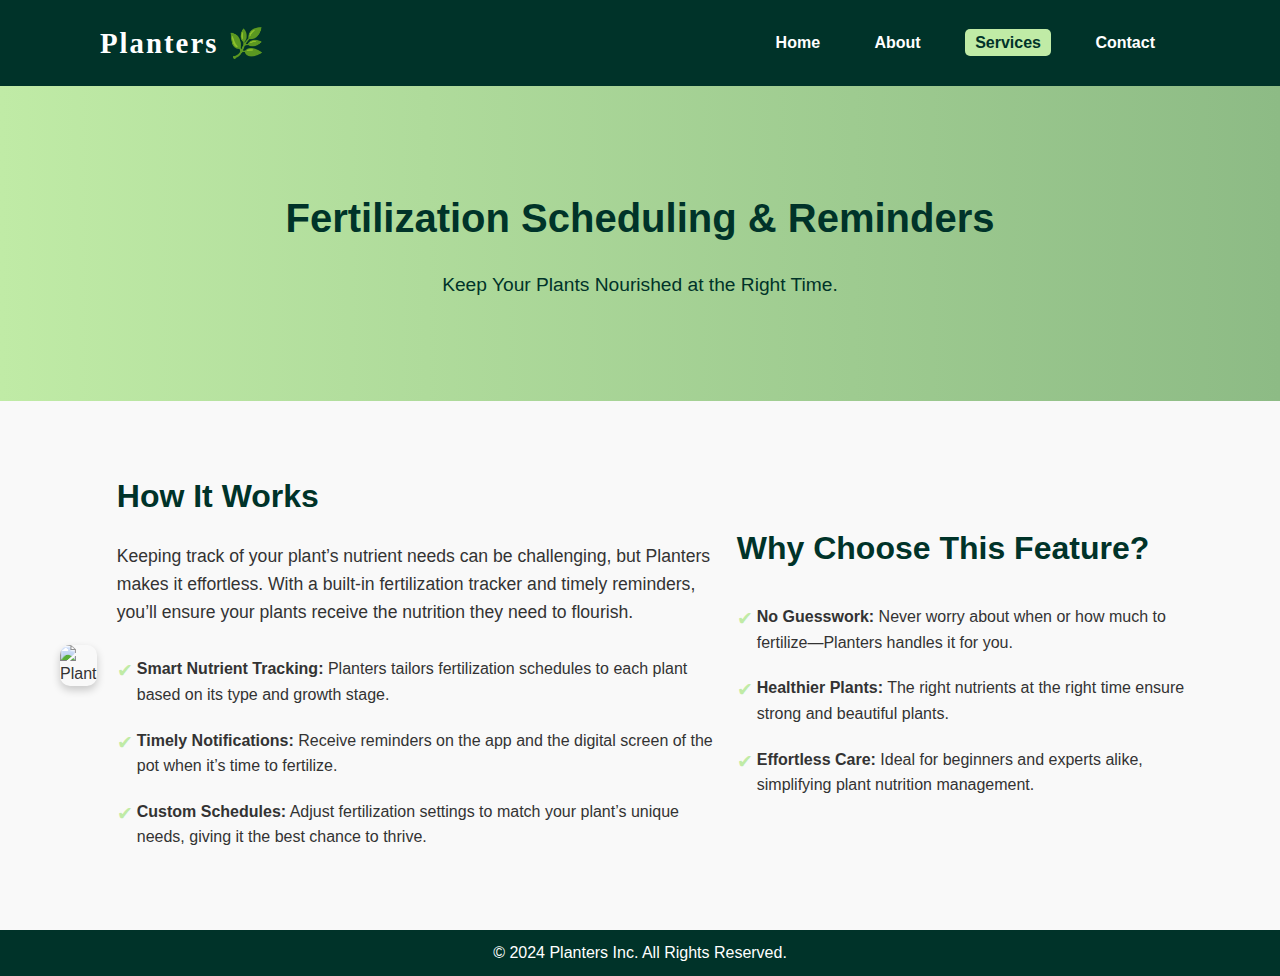
==== FSAR.html @ 82829668 "Add files via upload" ====
<!DOCTYPE html>
<html lang="en">
<head>
    <meta charset="UTF-8">
    <meta name="viewport" content="width=device-width, initial-scale=1.0">
    <title>Personalized Plant Care Assistance</title>
    <link rel="stylesheet" href="styleservices.css">
</head>
<body>
    <header>
        <h2 class="logo">Planters 🌿</h2>
        <nav class="navigation">
            <a href="index.html">Home</a>
            <a href="index.html#About">About</a>
            <a href="index.html#Service" class="active">Services</a>
            <a href="index.html#Contact">Contact</a>
        </nav>
    </header>

    <section class="hero">
        <h1>Fertilization Scheduling & Reminders</h1>
        <p>Keep Your Plants Nourished at the Right Time.</p>
    </section>

    <section class="content">
        <div class="image-container">
            <img src="plant1.jpg" alt="Plant">
        </div>
        <div class="text-container">
            <h2>How It Works</h2>
            <p>
                Keeping track of your plant’s nutrient needs can be challenging, but Planters makes it effortless. With a built-in fertilization tracker and timely reminders, you’ll ensure your plants receive the nutrition they need to flourish.
            </p>
            <ul>
                <li><b>Smart Nutrient Tracking:</b> Planters tailors fertilization schedules to each plant based on its type and growth stage.</li>
                <li><b>Timely Notifications:</b> Receive reminders on the app and the digital screen of the pot when it’s time to fertilize.</li>
                <li><b>Custom Schedules:</b> Adjust fertilization settings to match your plant’s unique needs, giving it the best chance to thrive.</li>
            </ul>
        </div>
        <div class="text-container">
            <h2>Why Choose This Feature?</h2>
            <ul>
                <li><b>No Guesswork:</b> Never worry about when or how much to fertilize—Planters handles it for you.</li>
                <li><b>Healthier Plants:</b> The right nutrients at the right time ensure strong and beautiful plants.</li>
                <li><b>Effortless Care:</b> Ideal for beginners and experts alike, simplifying plant nutrition management.</li>
            </ul>
        </div>
    </section>

    <footer>
        <p>&copy; 2024 Planters Inc. All Rights Reserved.</p>
    </footer>
</body>
</html>
---- styleservices.css ----
* {
    margin: 0;
    padding: 0;
    box-sizing: border-box;
    font-family: 'Arial', sans-serif;
}

body {
    background-color: #f9f9f9;
    color: #333;
    line-height: 1.6;
}

header {
    background-color: #003329;
    color: #fff;
    padding: 20px 100px;
    display: flex;
    justify-content: space-between;
    align-items: center;
}

.logo {
    font-size: 1.8em;
    font-weight: bold;
    letter-spacing: 2px;
    font-family: cursive;
}

.navigation a {
    color: #fff;
    text-decoration: none;
    margin: 0 15px;
    padding: 5px 10px;
    border-radius: 5px;
    font-weight: bold;
}

.navigation a:hover,
.navigation .active {
    background-color: #c0eba6;
    color: #003329;
}

.hero {
    background: linear-gradient(to right, #c0eba6, #8dbb85);
    color: #003329;
    text-align: center;
    padding: 100px 20px;
}

.hero h1 {
    font-size: 2.5em;
    margin-bottom: 20px;
}

.hero p {
    font-size: 1.2em;
    max-width: 600px;
    margin: 0 auto;
}

/* Content Section */
.content {
    display: flex;
    align-items: center;
    justify-content: space-between;
    margin: 50px auto;
    max-width: 1200px;
    padding: 20px;
}

.image-container img {
    max-width: 100%;
    border-radius: 10px;
    box-shadow: 0 4px 8px rgba(0, 0, 0, 0.2);
}

.text-container {
    max-width: 600px;
    margin-left: 20px;
}

.text-container h2 {
    font-size: 2em;
    color: #003329;
    margin-bottom: 20px;
}

.text-container p {
    font-size: 1.1em;
    margin-bottom: 20px;
}

.text-container ul {
    list-style: none;
    margin-left: 20px;
}

.text-container ul li {
    padding: 10px 0;
    position: relative;
}

.text-container ul li::before {
    content: '✔';
    color: #c0eba6;
    font-size: 1.2em;
    margin-right: 10px;
    position: absolute;
    left: -20px;
}

.btn {
    display: inline-block;
    background-color: #003329;
    color: #fff;
    text-decoration: none;
    padding: 10px 20px;
    border-radius: 5px;
    font-weight: bold;
}

.btn:hover {
    background-color: #c0eba6;
    color: #003329;
}

footer {
    text-align: center;
    background: #003329;
    color: #fff;
    padding: 10px 20px;
    margin-top: 50px;
}
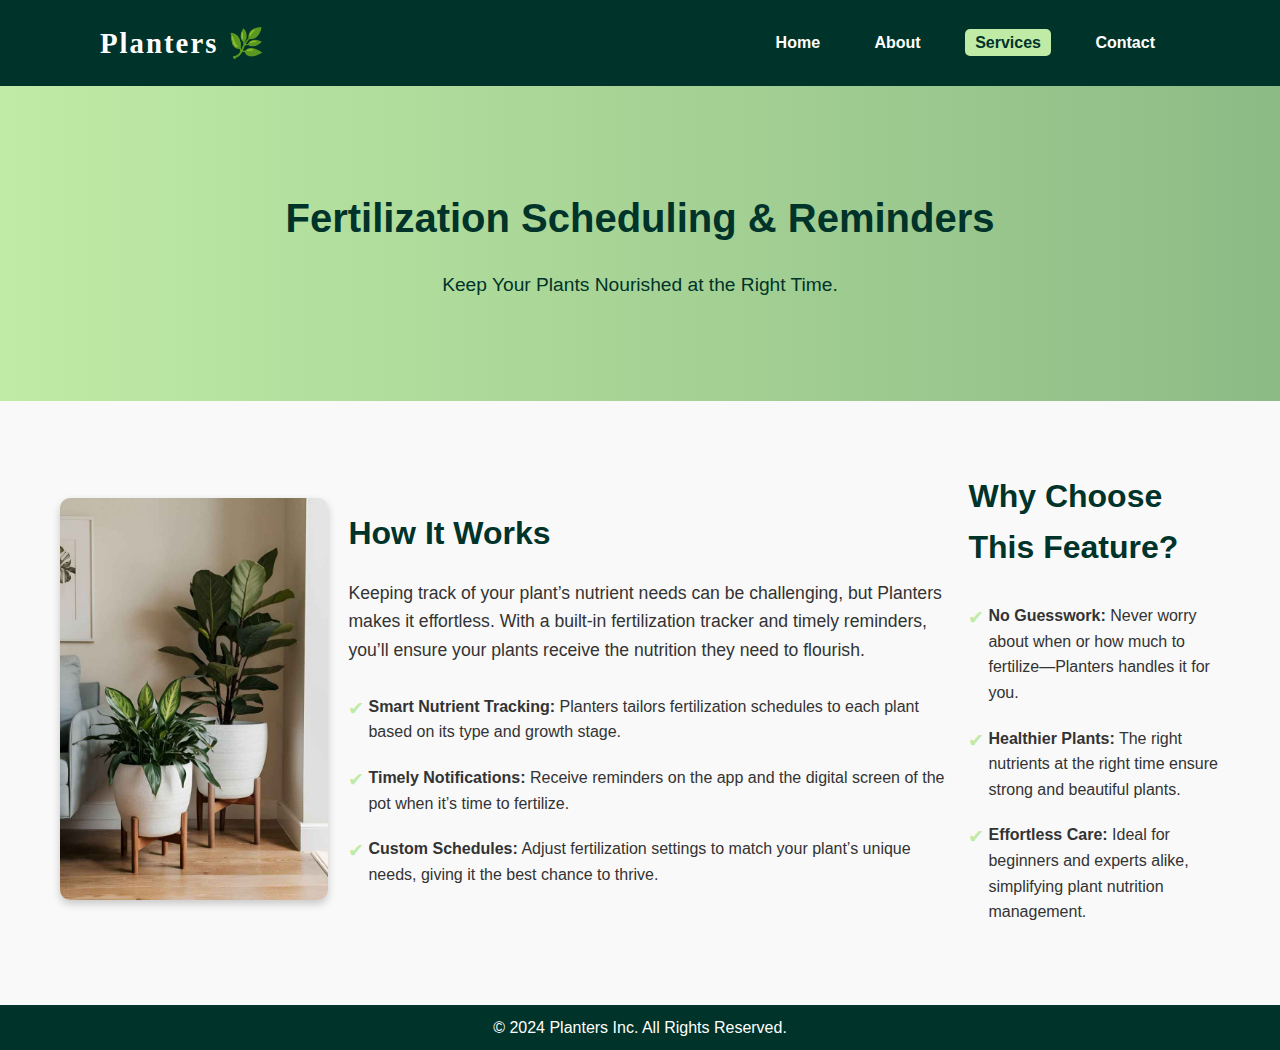
==== commit eef3a1e1: "Update FSAR.html" ====
--- a/FSAR.html
+++ b/FSAR.html
@@ -24,7 +24,7 @@
 
     <section class="content">
         <div class="image-container">
-            <img src="plant1.jpg" alt="Plant">
+            <img src="Plant1.jpg" alt="Plant">
         </div>
         <div class="text-container">
             <h2>How It Works</h2>
